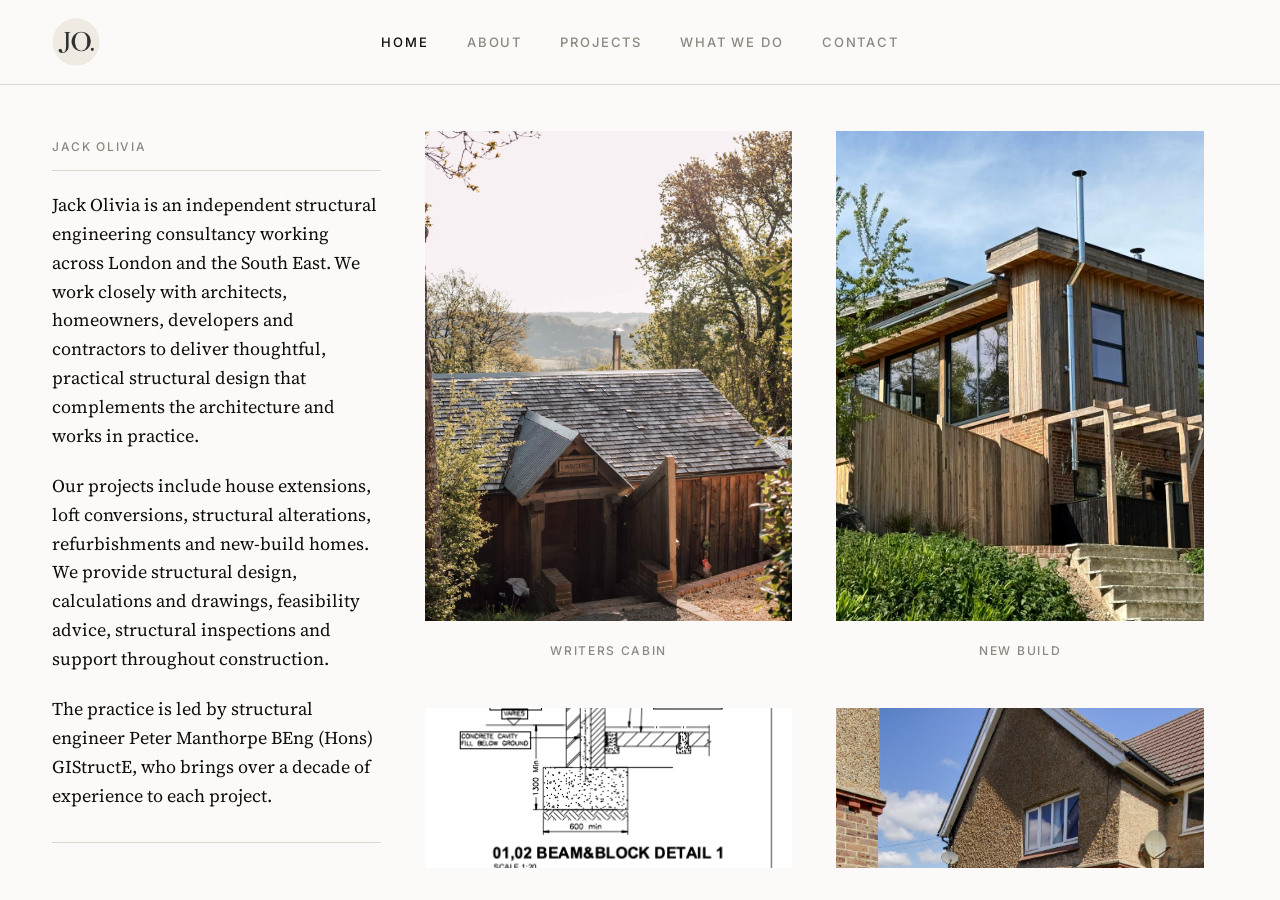
==== index.html @ e4fc8a10 "iterationssss" ====
<!DOCTYPE html>
<html lang="en">
<head>
<meta charset="UTF-8">
<title>Jack Olivia — Structural Engineering Consultancy</title>
<meta name="viewport" content="width=device-width, initial-scale=1">
<link rel="preconnect" href="https://fonts.googleapis.com">
<link href="https://fonts.googleapis.com/css2?family=Fraunces:opsz,wght@9..144,300;9..144,400&family=Source+Serif+4:opsz,wght@8..60,300;8..60,400&family=Inter:wght@300;400;500&display=swap" rel="stylesheet">
<link rel="stylesheet" href="assets/css/style.css">
<link rel="icon" type="image/png" href="assets/images/logo-badge.png">
</head>
<body class="home-page fixed-shell">

<header class="site-header">
  <div class="header-grid content-wide">
    <div class="brand-wrap">
      <img src="assets/images/logo-badge.png" alt="Jack Olivia" class="brand-logo">
    </div>
    <nav class="site-nav">
      <a href="index.html" class="nav-link active" aria-current="page">Home</a>
      <a href="about.html" class="nav-link">About</a>
      <a href="projects.html" class="nav-link">Projects</a>
      <a href="what-we-do.html" class="nav-link">What We Do</a>
      <a href="mailto:peter@jackolivia.com" class="nav-link">Contact</a>
    </nav>
  </div>
</header>

<main class="content content-wide">
  <section class="home-columns">

    <div class="scroll-lane home-col-text">
      <div class="section-label-block">
        <span class="caps-label">Jack Olivia</span>
        <hr class="rule">
      </div>
      <p>Jack Olivia is an independent structural engineering consultancy working across London and the South East. We work closely with architects, homeowners, developers and contractors to deliver thoughtful, practical structural design that complements the architecture and works in practice.</p>
      <p>Our projects include house extensions, loft conversions, structural alterations, refurbishments and new-build homes. We provide structural design, calculations and drawings, feasibility advice, structural inspections and support throughout construction.</p>
      <p>The practice is led by structural engineer Peter Manthorpe BEng (Hons) GIStructE, who brings over a decade of experience to each project.</p>

      <div class="practice-facts">
        <div>Structural design, calculations &amp; drawings</div>
        <div>Feasibility advice</div>
        <div>Structural inspections</div>
        <div>Support throughout construction</div>
        <div>Working across London &amp; the South East</div>
      </div>

      <div class="hero-links">
        <a href="projects.html">View projects →</a>
        <a href="cv.html">Read Peter's CV →</a>
        <a href="mailto:peter@jackolivia.com">Get in touch →</a>
      </div>

      <div style="margin-top: 20px;">
        <a href="about.html" class="cv-link">More about Peter →</a>
      </div>
    </div>

    <div class="scroll-lane home-col-projects">
      <div class="project-wheel">

        <div class="wheel-item" data-m-order="1">
          <a href="project-writers-cabin.html" class="project-plate">
            <div class="plate-image">
              <img src="assets/images/writers-cabin-gallery/01-exterior.jpg" alt="The Writers Cabin, Dorset">
            </div>
            <div class="plate-overlay"></div>
            <div class="plate-content">
              <span class="plate-title">Writers Cabin</span>
              <span class="plate-meta">Dorset · 2025</span>
            </div>
          </a>
          <div class="wheel-caption">Writers Cabin</div>
        </div>

        <div class="wheel-item" data-m-order="3">
          <a href="project-warninglid.html" class="project-plate">
            <div class="plate-image">
              <img src="assets/images/warninglid-gallery/thumb.jpg" alt="New Build, Warninglid">
            </div>
            <div class="plate-overlay"></div>
            <div class="plate-content">
              <span class="plate-title">New Build</span>
              <span class="plate-meta">Warninglid · 2025</span>
            </div>
          </a>
          <div class="wheel-caption">New Build</div>
        </div>

        <div class="wheel-item" data-m-order="5">
          <a href="project-lewes.html" class="project-plate">
            <div class="plate-image">
              <img src="assets/images/lewes-gallery/01-hero.jpg" alt="Additional Floor, Lewes">
            </div>
            <div class="plate-overlay"></div>
            <div class="plate-content">
              <span class="plate-title">Additional Floor</span>
              <span class="plate-meta">Lewes · 2025</span>
            </div>
          </a>
          <div class="wheel-caption">Additional Floor</div>
        </div>

      </div>
    </div>

    <div class="scroll-lane home-col-projects">
      <div class="project-wheel">

        <div class="wheel-item" data-m-order="2">
          <a href="project-lyme-regis.html" class="project-plate">
            <div class="plate-image">
              <img src="assets/images/lyme-regis-gallery/01-hero.jpg" alt="New Build, Lyme Regis">
            </div>
            <div class="plate-overlay"></div>
            <div class="plate-content">
              <span class="plate-title">New Build</span>
              <span class="plate-meta">Lyme Regis · 2025</span>
            </div>
          </a>
          <div class="wheel-caption">New Build</div>
        </div>

        <div class="wheel-item" data-m-order="4">
          <a href="project-haywards-heath.html" class="project-plate">
            <div class="plate-image">
              <img src="assets/images/haywards-heath-gallery/01-hero.jpg" alt="Loft Conversion, Haywards Heath">
            </div>
            <div class="plate-overlay"></div>
            <div class="plate-content">
              <span class="plate-title">Loft Conversion</span>
              <span class="plate-meta">Haywards Heath · 2025</span>
            </div>
          </a>
          <div class="wheel-caption">Loft Conversion</div>
        </div>

      </div>
    </div>

  </section>
</main>

<script src="assets/js/main.js"></script>
</body>
</html>
---- assets/css/style.css ----
/* Jack Olivia — Iteration 1 (Home, About, Projects, Project: Lewes) — desktop only */

:root {
  --ground: #fbfaf8;
  --ink: #0e0e0c;
  --meta: #8c8880;
  --rule: #ddd8cb;
  --slate: #4a5f7a;
  --warm-white: #fdfaf4;
}

* { box-sizing: border-box; }

html {
  font-size: 18px;
}

html, body {
  margin: 0;
  padding: 0;
}

body {
  background: var(--ground);
  color: var(--ink);
  font-family: 'Source Serif 4', 'Fraunces', serif;
  font-optical-sizing: auto;
  font-weight: 400;
  font-size: 1rem;
  line-height: 1.6;
  -webkit-font-smoothing: antialiased;
}

img { display: block; max-width: 100%; }

a { color: inherit; text-decoration: none; }

p { margin: 0 0 1.2em; max-width: 64ch; }
p:last-child { margin-bottom: 0; }

hr, .rule {
  border: none;
  border-top: 1px solid var(--rule);
  margin: 0;
}

h1, h2, h3 {
  font-family: 'Fraunces', serif;
  font-weight: 300;
  letter-spacing: -0.03em;
  margin: 0;
}

/* ---------- caps / labels ---------- */

.caps-label {
  font-family: 'Inter', sans-serif;
  font-weight: 500;
  font-size: 12px;
  letter-spacing: 0.14em;
  text-transform: uppercase;
  color: var(--meta);
}

.section-label-block {
  margin-bottom: 20px;
}

.section-label-block .caps-label {
  display: inline-block;
  margin-bottom: 14px;
}

/* ---------- layout shell ---------- */

.content {
  max-width: 1380px;
  margin: 0 auto;
  padding: 0 52px;
}

/* Home and What We Do use more of the screen — closer to the reference
   AFL scale — without touching the narrower editorial measure used by
   About, Projects, the Writers Cabin page or the CV. */
.content-wide {
  max-width: 1800px;
}

/* ---------- header ---------- */

.site-header {
  position: sticky;
  top: 0;
  z-index: 50;
  background: var(--ground);
  border-bottom: 1px solid var(--rule);
}

.header-grid.content-wide {
  max-width: 1800px;
}

.header-grid {
  max-width: 1380px;
  margin: 0 auto;
  padding: 18px 52px;
  display: grid;
  grid-template-columns: 1fr auto 1fr;
  align-items: center;
}

.brand-wrap {
  grid-column: 1;
  justify-self: start;
}

.brand-logo {
  height: 48px;
  width: 48px;
  border-radius: 50%;
  display: block;
}

.site-nav {
  grid-column: 2;
  display: flex;
  justify-content: center;
  gap: clamp(1.5rem, 3vw, 4rem);
}

.nav-link {
  font-family: 'Inter', sans-serif;
  font-weight: 500;
  font-size: 13px;
  letter-spacing: 0.14em;
  text-transform: uppercase;
  color: var(--meta);
}

.nav-link.active,
.nav-link:hover {
  color: var(--ink);
}


/* ---------- placeholders ---------- */

.placeholder {
  background: var(--warm-white);
  border: 1px dashed var(--rule);
  display: flex;
  align-items: center;
  justify-content: center;
  text-align: center;
  color: var(--meta);
  font-family: 'Inter', sans-serif;
  font-weight: 500;
  font-size: 10px;
  letter-spacing: 0.12em;
  text-transform: uppercase;
  padding: 12px;
  width: 100%;
  height: 100%;
}

.placeholder.circle { border-radius: 50%; }

.copy-missing {
  font-family: 'Inter', sans-serif;
  font-weight: 500;
  font-size: 11px;
  letter-spacing: 0.12em;
  text-transform: uppercase;
  color: var(--meta);
}

/* ============================================================
   HOME — LHS intro text, two independently-scrolling project columns
   ============================================================ */

.home-columns {
  flex: 1;
  min-height: 0;
  width: 100%;
  display: grid;
  grid-template-columns: 30% 1fr 1fr;
  gap: 20px;
  padding: 44px 0 32px;
}

.home-col-text p { max-width: none; }

.practice-facts {
  border-top: 1px solid var(--rule);
  margin-top: 32px;
  padding-top: 20px;
}

.practice-facts div {
  color: var(--meta);
  font-size: 14px;
  line-height: 1.9;
}

.hero-links {
  display: flex;
  gap: 28px;
  margin-top: 32px;
}

.hero-links a {
  font-size: 14px;
  border-bottom: 1px solid var(--rule);
  padding-bottom: 2px;
}

.hero-links a:hover { border-color: var(--ink); }

.home-col-projects .project-wheel {
  padding-top: 2px;
}

/* Home uses plain rectangular photos rather than the circular duotone
   plate — the Projects wheel keeps that treatment untouched. */

.home-page .wheel-item {
  margin-bottom: 48px;
}

.home-page .project-plate {
  border-radius: 0;
  aspect-ratio: 3 / 4;
  width: 100%;
}

.home-page .project-plate:hover {
  transform: none;
}

.home-page .plate-overlay,
.home-page .plate-content {
  display: none;
}

.home-page .plate-image img {
  transition: filter 350ms ease;
}

.home-page .project-plate:hover .plate-image img {
  filter: contrast(1.05) brightness(0.94);
}

/* ============================================================
   ABOUT
   ============================================================ */

.about-columns {
  display: grid;
  grid-template-columns: repeat(3, 1fr);
  gap: 16px;
  padding: 70px 0 64px;
}

.about-columns p { max-width: none; }

.cv-link {
  display: inline-block;
  margin-top: 8px;
  font-size: 17px;
  border-bottom: 1px solid var(--rule);
  padding-bottom: 3px;
}

.cv-link:hover { border-color: var(--ink); }

.about-portrait {
  width: 280px;
  height: 280px;
  border-radius: 50%;
  overflow: hidden;
  margin: 30px auto 40px;
}

.about-portrait img,
.about-portrait .placeholder {
  width: 100%;
  height: 100%;
  object-fit: cover;
}

.about-contact {
  border-top: 1px solid var(--rule);
  margin-top: 24px;
  padding-top: 18px;
  font-size: 14px;
  color: var(--meta);
  line-height: 1.8;
}

/* ---------- Fixed shell: header/footer pinned, columns scroll independently ---------- */
/* Used by About, Home and the Lewes project page. Header and footer stay
   put; each column inside is its own scroll lane, so the reader can move
   through each one at their own pace without losing the others' position. */

.fixed-shell {
  height: 100vh;
  overflow: hidden;
  display: flex;
  flex-direction: column;
}

.fixed-shell .site-header,
.fixed-shell .site-footer {
  flex-shrink: 0;
  margin-top: 0;
}

.fixed-shell main.content {
  flex: 1;
  min-height: 0;
  display: flex;
  padding-top: 0;
  padding-bottom: 0;
}

.about-page .about-columns {
  flex: 1;
  min-height: 0;
  width: 100%;
  padding: 44px 0 32px;
}

.scroll-lane {
  height: 100%;
  overflow-y: auto;
  padding-right: 24px;
  padding-bottom: 40px;
  scrollbar-width: thin;
  scrollbar-color: var(--rule) transparent;
}

.scroll-lane::-webkit-scrollbar {
  width: 6px;
}

.scroll-lane::-webkit-scrollbar-track {
  background: transparent;
}

.scroll-lane::-webkit-scrollbar-thumb {
  background: var(--rule);
  border-radius: 3px;
}

.scroll-lane > .section-label-block {
  position: sticky;
  top: 0;
  background: var(--ground);
  padding-top: 2px;
  z-index: 1;
}

/* ============================================================
   PROJECTS
   ============================================================ */

.projects-layout {
  display: grid;
  grid-template-columns: 40% 1fr;
  gap: 28px;
  padding-top: 56px;
}

.projects-intro {
  position: sticky;
  top: 20px;
  align-self: start;
}

.projects-intro h2 {
  font-size: clamp(2.1rem, 2vw, 2.4rem);
  font-weight: 300;
  letter-spacing: -0.04em;
  margin: 18px 0 24px;
}

.projects-intro a {
  display: inline-block;
  margin-top: 20px;
  font-size: 14px;
  border-bottom: 1px solid var(--rule);
  padding-bottom: 2px;
}

.projects-intro .cv-link {
  margin-top: 10px;
}

.projects-intro a:hover { border-color: var(--ink); }

.project-wheel {
  display: flex;
  flex-direction: column;
  align-items: center;
}

.wheel-item {
  width: 100%;
  display: flex;
  flex-direction: column;
  align-items: center;
  margin-bottom: 120px;
}

.wheel-item:last-child { margin-bottom: 0; }

.project-plate {
  position: relative;
  width: min(100%, 480px);
  aspect-ratio: 1 / 1;
  border-radius: 50%;
  isolation: isolate;
  overflow: hidden;
  cursor: pointer;
  transition: transform 500ms cubic-bezier(0.4, 0, 0.2, 1);
}

.project-plate:hover {
  transform: translateY(-2px) scale(1.003);
}

.plate-image {
  position: absolute;
  inset: 0;
  z-index: 1;
}

.plate-image img,
.plate-image .placeholder {
  width: 100%;
  height: 100%;
  object-fit: cover;
  filter: contrast(1.05);
}

.plate-overlay {
  position: absolute;
  inset: 0;
  z-index: 2;
  background: var(--slate);
  mix-blend-mode: color;
  opacity: 0.88;
  transition: opacity 500ms cubic-bezier(0.4, 0, 0.2, 1);
}

.plate-content {
  position: absolute;
  inset: 0;
  z-index: 3;
  display: flex;
  flex-direction: column;
  align-items: center;
  justify-content: center;
  text-align: center;
  pointer-events: none;
  transition: opacity 500ms cubic-bezier(0.4, 0, 0.2, 1);
}

.plate-content .plate-title {
  font-family: 'Fraunces', serif;
  font-weight: 400;
  font-size: 29px;
  color: var(--warm-white);
  letter-spacing: -0.01em;
}

.plate-content .plate-meta {
  font-family: 'Inter', sans-serif;
  font-weight: 500;
  font-size: 12px;
  letter-spacing: 0.14em;
  text-transform: uppercase;
  color: var(--warm-white);
  opacity: 0.8;
  margin-top: 10px;
}

.project-plate.is-hover .plate-overlay,
.project-plate.is-hover .plate-content {
  opacity: 0;
}

.wheel-caption {
  margin-top: 20px;
  font-family: 'Inter', sans-serif;
  font-weight: 500;
  font-size: 12px;
  letter-spacing: 0.14em;
  text-transform: uppercase;
  color: var(--meta);
  text-align: center;
}

.projects-closing {
  border-top: 1px solid var(--rule);
  margin-top: 48px;
  padding-top: 40px;
  text-align: center;
}

.all-projects-link {
  font-family: 'Inter', sans-serif;
  font-weight: 500;
  font-size: 13px;
  letter-spacing: 0.14em;
  text-transform: uppercase;
  color: var(--ink);
}

.projects-closing p {
  max-width: 32ch;
  margin: 24px auto 0;
  font-size: 14px;
  color: var(--meta);
}

/* ============================================================
   PROJECT DETAIL — LEWES
   LHS: explanatory text, scrolls normally. RHS: one photo fills the lane
   at a time, scroll-snapped so the next scroll always lands on a whole
   image, never a partial one.
   ============================================================ */

.lewes-layout {
  flex: 1;
  min-height: 0;
  width: 100%;
  display: grid;
  grid-template-columns: 34% 1fr;
  gap: 20px;
  padding: 44px 0 0;
}

.meta-list {
  margin-top: 24px;
}

.meta-row {
  margin-bottom: 18px;
}

.meta-row:last-child { margin-bottom: 0; }

.meta-row .field-name {
  display: block;
  font-family: 'Inter', sans-serif;
  font-weight: 500;
  font-size: 12px;
  letter-spacing: 0.14em;
  text-transform: uppercase;
  color: var(--meta);
  margin-bottom: 4px;
}

.meta-row .field-value {
  font-size: 16px;
  color: var(--ink);
}

.project-body { margin-top: 32px; }

.back-link-wrap {
  border-top: 1px solid var(--rule);
  margin-top: 40px;
  padding-top: 24px;
}

.back-link {
  font-family: 'Inter', sans-serif;
  font-weight: 500;
  font-size: 13px;
  letter-spacing: 0.12em;
  text-transform: uppercase;
}

.lewes-gallery {
  padding: 0;
  display: flex;
  flex-direction: column;
  gap: 6px;
  scroll-snap-type: y mandatory;
  scrollbar-width: none;
}

.lewes-gallery::-webkit-scrollbar {
  display: none;
}

.gallery-slide {
  flex-shrink: 0;
  width: 100%;
  height: 100%;
  scroll-snap-align: start;
  scroll-snap-stop: always;
  overflow: hidden;
  position: relative;
}

.gallery-slide img {
  width: 100%;
  height: 100%;
  object-fit: cover;
  display: block;
}

.mono-gallery .gallery-slide img {
  filter: grayscale(1) contrast(0.95);
}

/* ============================================================
   CV PAGE
   ============================================================ */

.cv-layout {
  display: grid;
  grid-template-columns: 30% 1fr;
  gap: 20px;
  padding-top: 56px;
}

.cv-nav {
  position: sticky;
  top: 32px;
  align-self: start;
  display: flex;
  flex-direction: column;
  max-height: calc(100vh - 64px);
}

.cv-nav-list {
  margin-top: 32px;
  flex: 1;
  min-height: 0;
  overflow-y: auto;
  display: flex;
  flex-direction: column;
  justify-content: space-between;
  scrollbar-width: thin;
  scrollbar-color: var(--rule) transparent;
}

.cv-nav-list::-webkit-scrollbar { width: 6px; }
.cv-nav-list::-webkit-scrollbar-track { background: transparent; }
.cv-nav-list::-webkit-scrollbar-thumb { background: var(--rule); border-radius: 3px; }

.cv-nav-item {
  display: block;
  padding: 22px 0;
  border-top: 1px solid var(--rule);
  border-bottom: 2px solid transparent;
  font-family: 'Fraunces', serif;
  font-weight: 300;
  font-size: 1.6rem;
  letter-spacing: -0.015em;
  color: var(--meta);
  transition: color 250ms ease, border-bottom-color 250ms ease;
}

.cv-nav-item:last-child {
  border-bottom: 2px solid var(--rule);
}

.cv-nav-item.active {
  color: var(--ink);
  border-bottom-color: var(--ink);
}

.cv-sections { padding-bottom: 96px; max-width: 760px; }

.cv-section {
  padding-top: 8px;
  margin-bottom: 72px;
  scroll-margin-top: 104px;
}

.cv-section:last-child { margin-bottom: 0; }

.cv-section h2 {
  font-size: 1.7rem;
  font-weight: 300;
  letter-spacing: -0.03em;
  margin-bottom: 20px;
}

.cv-portrait {
  width: 120px;
  height: 120px;
  border-radius: 50%;
  overflow: hidden;
  margin-bottom: 24px;
}

.cv-portrait img {
  width: 100%;
  height: 100%;
  object-fit: cover;
}

.cv-title {
  font-size: clamp(2.1rem, 2vw, 2.4rem);
  font-weight: 300;
  letter-spacing: -0.04em;
  margin: 18px 0 8px;
}

.cv-subtitle {
  font-family: 'Inter', sans-serif;
  font-weight: 500;
  font-size: 13px;
  letter-spacing: 0.1em;
  text-transform: uppercase;
  color: var(--meta);
  margin-bottom: 32px;
}

.cv-intro { margin-bottom: 16px; }

.cv-entry { margin-top: 32px; }
.cv-entry:first-child { margin-top: 24px; }

.cv-entry-head {
  display: flex;
  align-items: baseline;
  gap: 14px;
  flex-wrap: wrap;
}

.cv-inline-logo {
  height: 34px;
  width: auto;
  display: block;
}

.cv-image-row {
  display: grid;
  grid-template-columns: 1fr 1fr;
  gap: 12px;
  margin: 18px 0 20px;
}

.cv-image-row img {
  width: 100%;
  aspect-ratio: 4 / 3;
  object-fit: cover;
  display: block;
}

.cv-client-logos {
  display: flex;
  align-items: center;
  flex-wrap: wrap;
  gap: 28px;
  margin-top: 18px;
}

.cv-client-logos img {
  height: 84px;
  width: auto;
  object-fit: contain;
}

.cv-entry h3 {
  font-size: 1.4rem;
  font-weight: 300;
  letter-spacing: -0.02em;
  margin-bottom: 6px;
}

.cv-entry .cv-meta {
  display: block;
  font-family: 'Inter', sans-serif;
  font-weight: 500;
  font-size: 12px;
  letter-spacing: 0.12em;
  text-transform: uppercase;
  color: var(--meta);
  margin-bottom: 14px;
}

.cv-list {
  margin: 16px 0 0;
  padding-left: 20px;
}

.cv-list li {
  margin-bottom: 8px;
}

.cv-clients {
  font-family: 'Inter', sans-serif;
  font-weight: 500;
  font-size: 13px;
  letter-spacing: 0.06em;
  color: var(--ink);
  margin-top: 8px;
}

/* ============================================================
   WHAT WE DO — sticky LHS index, RHS continuous scroll,
   scrollspy highlights the section currently in view
   ============================================================ */

.wwd-layout {
  display: grid;
  grid-template-columns: 30% 1fr;
  gap: 20px;
  padding-top: 56px;
}

.wwd-nav {
  position: sticky;
  top: 32px;
  align-self: start;
  display: flex;
  flex-direction: column;
  max-height: calc(100vh - 64px);
}

.wwd-nav-list {
  margin-top: 32px;
  flex: 1;
  min-height: 0;
  overflow-y: auto;
  display: flex;
  flex-direction: column;
  justify-content: space-between;
  scrollbar-width: thin;
  scrollbar-color: var(--rule) transparent;
}

.wwd-nav-list::-webkit-scrollbar { width: 6px; }
.wwd-nav-list::-webkit-scrollbar-track { background: transparent; }
.wwd-nav-list::-webkit-scrollbar-thumb { background: var(--rule); border-radius: 3px; }

.wwd-nav-item {
  display: block;
  padding: 22px 0;
  border-top: 1px solid var(--rule);
  border-bottom: 2px solid transparent;
  font-family: 'Fraunces', serif;
  font-weight: 300;
  font-size: 1.6rem;
  letter-spacing: -0.015em;
  color: var(--meta);
  transition: color 250ms ease, border-bottom-color 250ms ease;
}

.wwd-nav-item:last-child {
  border-bottom: 2px solid var(--rule);
}

.wwd-nav-item.active {
  color: var(--ink);
  border-bottom-color: var(--ink);
}

.wwd-sections {
  padding-bottom: 96px;
  padding-left: clamp(24px, 6vw, 96px);
  max-width: 900px;
}

.wwd-section {
  padding-top: 8px;
  margin-bottom: 72px;
  scroll-margin-top: 104px;
}

.wwd-section:last-child { margin-bottom: 0; }

.wwd-section h2 {
  font-size: 1.7rem;
  font-weight: 300;
  letter-spacing: -0.03em;
  margin-bottom: 10px;
}

.wwd-section .wwd-tag {
  display: block;
  font-family: 'Inter', sans-serif;
  font-weight: 500;
  font-size: 12px;
  letter-spacing: 0.14em;
  text-transform: uppercase;
  color: var(--meta);
  margin-bottom: 20px;
}

.wwd-faq-callout {
  margin-top: 72px;
  padding-top: 32px;
}

.wwd-faq-callout p {
  margin-top: 24px;
  margin-bottom: 0;
}

.fee-table {
  max-width: 640px;
  margin-top: 24px;
  border-top: 1px solid var(--rule);
}

.fee-row {
  display: flex;
  justify-content: space-between;
  gap: 20px;
  padding: 12px 0;
  border-bottom: 1px solid var(--rule);
  font-family: 'Inter', sans-serif;
  font-size: 14px;
}

.fee-row .fee-name { color: var(--ink); }
.fee-row .fee-price {
  color: var(--meta);
  white-space: nowrap;
  font-variant-numeric: tabular-nums;
}

.fee-note {
  margin-top: 16px;
  font-size: 14px;
  color: var(--meta);
}

.wwd-subhead {
  margin-top: 40px;
  padding-top: 28px;
  border-top: 1px solid var(--rule);
}

.wwd-subhead h3 {
  font-size: 1.25rem;
  font-weight: 300;
  letter-spacing: -0.02em;
  margin-bottom: 12px;
}

.wwd-list {
  margin: 20px 0 0;
  padding-left: 20px;
  max-width: 64ch;
}

.wwd-list li {
  margin-bottom: 10px;
  font-size: 16px;
}

.wwd-list li:last-child { margin-bottom: 0; }

.wwd-list strong { font-weight: 400; }

/* ---------- FAQs page ---------- */

.faqs-page {
  max-width: 800px;
  margin: 0 auto;
  padding: 64px 0 96px;
}

.faqs-title {
  font-size: clamp(2.1rem, 2vw, 2.4rem);
  font-weight: 300;
  letter-spacing: -0.04em;
  margin: 18px 0 8px;
}

.faqs-tag {
  display: block;
  font-family: 'Inter', sans-serif;
  font-weight: 500;
  font-size: 12px;
  letter-spacing: 0.14em;
  text-transform: uppercase;
  color: var(--meta);
}

/* ---------- FAQ accordion ---------- */

.faq-list {
  margin-top: 16px;
  border-top: 1px solid var(--rule);
}

.faq-item {
  border-bottom: 1px solid var(--rule);
}

.faq-question {
  width: 100%;
  display: flex;
  align-items: center;
  justify-content: space-between;
  gap: 20px;
  padding: 20px 0;
  background: none;
  border: none;
  cursor: pointer;
  text-align: left;
  font-family: 'Fraunces', serif;
  font-weight: 300;
  font-size: 1.05rem;
  letter-spacing: -0.01em;
  color: var(--ink);
}

.faq-icon {
  flex-shrink: 0;
  font-family: 'Inter', sans-serif;
  font-weight: 400;
  font-size: 20px;
  color: var(--meta);
  transition: transform 300ms ease;
}

.faq-item.open .faq-icon {
  transform: rotate(45deg);
}

.faq-answer-wrap {
  display: grid;
  grid-template-rows: 0fr;
  transition: grid-template-rows 350ms ease;
}

.faq-item.open .faq-answer-wrap {
  grid-template-rows: 1fr;
}

.faq-answer-inner {
  overflow: hidden;
}

.faq-answer-inner p {
  font-size: 15.5px;
  color: var(--meta);
  padding-bottom: 22px;
  max-width: 64ch;
}

.faq-answer-inner p:first-child { margin-top: 0; }

/* ============================================================
   MOBILE (≤768px) — continuous scroll, condensing header
   Nothing above this breakpoint is touched: every rule here is
   scoped inside this single media query, so desktop is byte-for-
   byte the same as before.
   ============================================================ */

@media (max-width: 768px) {

  .content { padding: 0 20px; }

  /* ---------- header: fixed, shrinks on scroll, hides on scroll-down ---------- */
  /* Section labels below stick at top:0 too, so while the header is
     visible it simply paints over them (same opaque background, higher
     z-index) — the moment it hides, whichever label is stuck underneath
     is already in place with no jump. */

  .site-header {
    position: fixed;
    top: 0;
    left: 0;
    right: 0;
    z-index: 100;
    background: var(--ground);
    transition: transform 280ms ease;
  }

  .header-grid {
    display: flex;
    align-items: center;
    justify-content: space-between;
    padding: 14px 20px;
    transition: padding 250ms ease;
  }

  .brand-wrap { justify-self: unset; }

  .brand-logo {
    transition: height 250ms ease, width 250ms ease;
  }

  .site-nav {
    gap: 12px;
  }

  .nav-link {
    font-size: 9px;
    letter-spacing: 0.08em;
  }

  .site-header.m-condensed .header-grid { padding: 8px 20px; }
  .site-header.m-condensed .brand-logo { height: 22px; width: 22px; }
  .site-header.m-hide { transform: translateY(-100%); }

  main.content { padding-top: 70px; }

  /* ---------- kill the fixed-shell / independent-scroll-lane mechanics:
     everything becomes one normal continuous page scroll ---------- */

  .fixed-shell {
    height: auto;
    overflow: visible;
    display: block;
  }

  .fixed-shell main.content {
    display: block;
    flex: none;
    min-height: 0;
    padding-top: 70px;
    padding-bottom: 0;
  }

  .scroll-lane {
    height: auto;
    overflow: visible;
    padding-right: 0;
    padding-bottom: 0;
  }

  .scroll-lane > .section-label-block,
  .section-label-block {
    position: sticky;
    top: 0;
    background: var(--ground);
    z-index: 10;
    padding-top: 10px;
    padding-bottom: 4px;
  }

  /* ---------- Home: single column, plates in numeric order ---------- */

  .home-columns {
    display: flex;
    flex-direction: column;
    padding: 24px 0 40px;
  }

  .home-col-text { margin-bottom: 44px; }

  .home-col-projects,
  .home-col-projects .project-wheel {
    display: contents;
  }

  [data-m-order="1"] { order: 1; }
  [data-m-order="2"] { order: 2; }
  [data-m-order="3"] { order: 3; }
  [data-m-order="4"] { order: 4; }

  /* ---------- About: single column ---------- */

  .about-page .about-columns,
  .about-columns {
    display: block;
    padding: 24px 0 40px;
  }

  /* ---------- Projects: single column, smaller plates ---------- */

  .projects-layout {
    display: block;
    padding-top: 24px;
  }

  .projects-intro {
    position: static;
    margin-bottom: 44px;
  }

  .project-plate { width: min(82vw, 300px); }

  .wheel-item { margin-bottom: 52px; }

  /* ---------- Writers Cabin detail: single column, gallery stacks ---------- */

  .lewes-layout {
    display: block;
    padding: 24px 0 0;
  }

  .lewes-gallery {
    margin-top: 40px;
    display: block;
    scroll-snap-type: none;
  }

  .gallery-slide {
    height: auto;
    aspect-ratio: 4 / 3;
    margin-bottom: 24px;
  }

  .gallery-slide:last-child { margin-bottom: 0; }

  /* ---------- What We Do: single column, index list stops sticking ---------- */

  .wwd-layout {
    display: block;
    padding-top: 24px;
  }

  .wwd-nav {
    position: static;
    max-height: none;
    margin-bottom: 40px;
  }

  .wwd-nav-list {
    overflow-y: visible;
  }

  .wwd-sections {
    padding-left: 0;
    max-width: none;
  }

  /* ---------- CV: single column, index list stops sticking ---------- */

  .cv-layout {
    display: block;
    padding-top: 24px;
  }

  .cv-nav {
    position: static;
    max-height: none;
    margin-bottom: 40px;
  }

  .cv-nav-list {
    overflow-y: visible;
  }

  .cv-sections { max-width: none; }

  /* ---------- FAQs: tighter spacing, wrapping question rows ---------- */

  .faqs-page { padding: 40px 0 64px; }

  .faq-question {
    align-items: flex-start;
    gap: 12px;
    padding: 16px 0;
    font-size: 0.95rem;
  }

  .faq-answer-inner p {
    font-size: 14px;
    padding-bottom: 18px;
    max-width: none;
  }

}
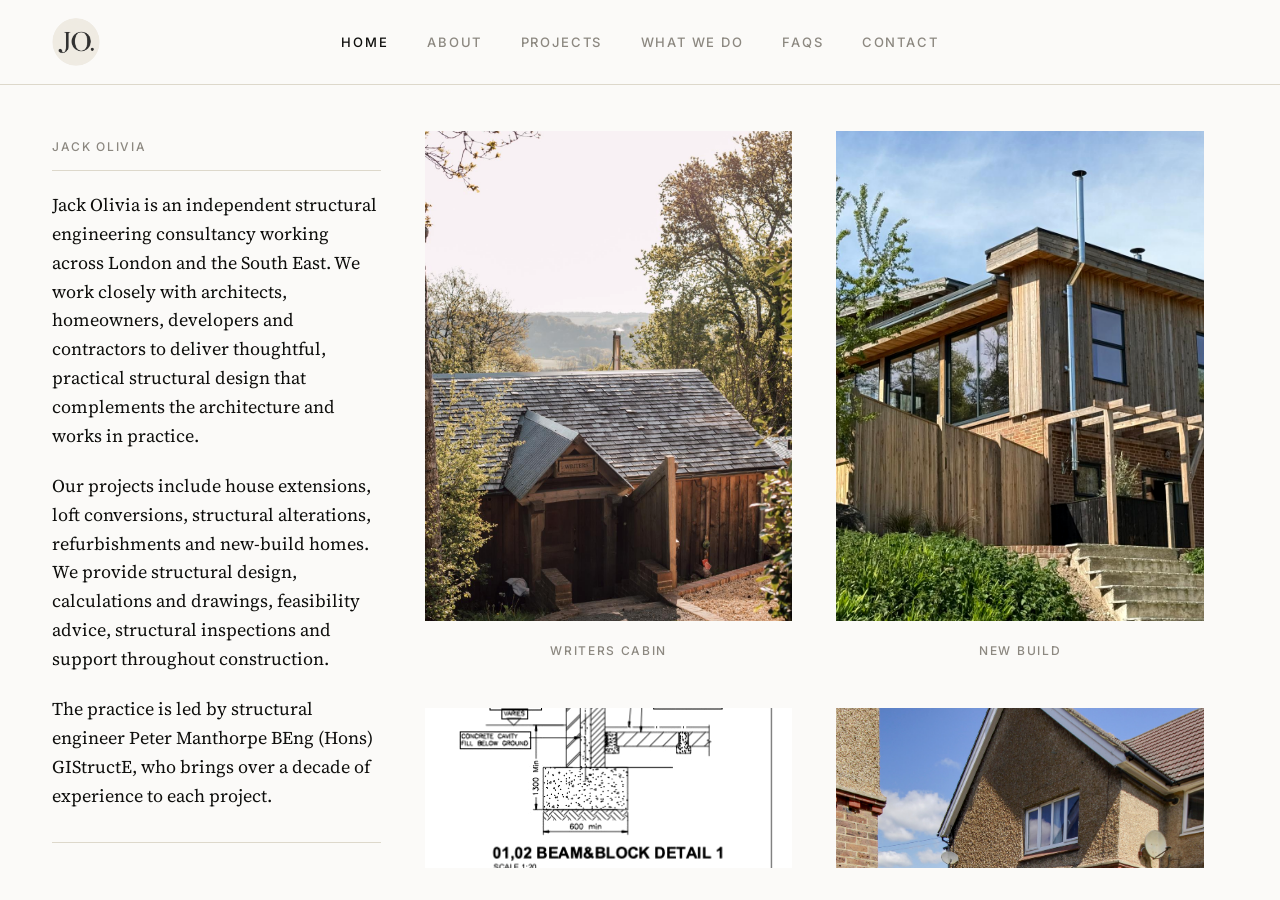
==== commit ebc92ddc: "faq-page" ====
--- a/index.html
+++ b/index.html
@@ -21,6 +21,7 @@
       <a href="about.html" class="nav-link">About</a>
       <a href="projects.html" class="nav-link">Projects</a>
       <a href="what-we-do.html" class="nav-link">What We Do</a>
+      <a href="faqs.html" class="nav-link">FAQs</a>
       <a href="mailto:peter@jackolivia.com" class="nav-link">Contact</a>
     </nav>
   </div>
--- a/assets/css/style.css
+++ b/assets/css/style.css
@@ -963,22 +963,74 @@
 
 .wwd-list strong { font-weight: 400; }
 
-/* ---------- FAQs page ---------- */
-
-.faqs-page {
-  max-width: 800px;
-  margin: 0 auto;
-  padding: 64px 0 96px;
-}
-
-.faqs-title {
-  font-size: clamp(2.1rem, 2vw, 2.4rem);
-  font-weight: 300;
-  letter-spacing: -0.04em;
-  margin: 18px 0 8px;
-}
-
-.faqs-tag {
+/* ============================================================
+   FAQs — sticky LHS index grouped by topic, RHS shows the answer
+   for whichever question is currently selected (click, not scroll)
+   ============================================================ */
+
+.faqs-layout {
+  flex: 1;
+  min-height: 0;
+  width: 100%;
+  display: grid;
+  grid-template-columns: 34% 1fr;
+  gap: 20px;
+  padding: 44px 0 32px;
+}
+
+.faqs-nav-list {
+  margin-top: 32px;
+}
+
+.faqs-nav-group {
+  margin-bottom: 28px;
+}
+
+.faqs-nav-group:last-child {
+  margin-bottom: 0;
+}
+
+.faqs-nav-group-label {
+  display: block;
+  font-family: 'Inter', sans-serif;
+  font-weight: 500;
+  font-size: 11px;
+  letter-spacing: 0.14em;
+  text-transform: uppercase;
+  color: var(--meta);
+  margin-bottom: 10px;
+}
+
+.faqs-nav-item {
+  display: block;
+  padding: 9px 0 9px 14px;
+  border-left: 2px solid transparent;
+  font-family: 'Source Serif 4', serif;
+  font-size: 0.95rem;
+  line-height: 1.4;
+  color: var(--meta);
+  transition: color 200ms ease, border-color 200ms ease;
+}
+
+.faqs-nav-item:hover {
+  color: var(--ink);
+}
+
+.faqs-nav-item.active {
+  color: var(--ink);
+  border-left-color: var(--ink);
+}
+
+.faqs-panel {
+  display: none;
+  max-width: 640px;
+}
+
+.faqs-panel.active {
+  display: block;
+}
+
+.faqs-panel-eyebrow {
   display: block;
   font-family: 'Inter', sans-serif;
   font-weight: 500;
@@ -986,72 +1038,31 @@
   letter-spacing: 0.14em;
   text-transform: uppercase;
   color: var(--meta);
-}
-
-/* ---------- FAQ accordion ---------- */
-
-.faq-list {
-  margin-top: 16px;
-  border-top: 1px solid var(--rule);
-}
-
-.faq-item {
-  border-bottom: 1px solid var(--rule);
-}
-
-.faq-question {
-  width: 100%;
-  display: flex;
-  align-items: center;
-  justify-content: space-between;
-  gap: 20px;
-  padding: 20px 0;
-  background: none;
-  border: none;
-  cursor: pointer;
-  text-align: left;
-  font-family: 'Fraunces', serif;
+  margin-bottom: 14px;
+}
+
+.faqs-panel h2 {
+  font-size: 1.6rem;
   font-weight: 300;
-  font-size: 1.05rem;
-  letter-spacing: -0.01em;
-  color: var(--ink);
-}
-
-.faq-icon {
-  flex-shrink: 0;
-  font-family: 'Inter', sans-serif;
-  font-weight: 400;
-  font-size: 20px;
-  color: var(--meta);
-  transition: transform 300ms ease;
-}
-
-.faq-item.open .faq-icon {
-  transform: rotate(45deg);
-}
-
-.faq-answer-wrap {
-  display: grid;
-  grid-template-rows: 0fr;
-  transition: grid-template-rows 350ms ease;
-}
-
-.faq-item.open .faq-answer-wrap {
-  grid-template-rows: 1fr;
-}
-
-.faq-answer-inner {
-  overflow: hidden;
-}
-
-.faq-answer-inner p {
-  font-size: 15.5px;
-  color: var(--meta);
-  padding-bottom: 22px;
-  max-width: 64ch;
-}
-
-.faq-answer-inner p:first-child { margin-top: 0; }
+  letter-spacing: -0.03em;
+  margin-bottom: 20px;
+}
+
+.faqs-panel p {
+  color: var(--meta);
+  margin-bottom: 1.2em;
+}
+
+.faqs-contact {
+  margin-top: 72px;
+  padding-top: 32px;
+  max-width: 640px;
+}
+
+.faqs-contact p {
+  margin-bottom: 8px;
+  color: var(--meta);
+}
 
 /* ============================================================
    MOBILE (≤768px) — continuous scroll, condensing header
@@ -1249,21 +1260,20 @@
 
   .cv-sections { max-width: none; }
 
-  /* ---------- FAQs: tighter spacing, wrapping question rows ---------- */
-
-  .faqs-page { padding: 40px 0 64px; }
-
-  .faq-question {
-    align-items: flex-start;
-    gap: 12px;
-    padding: 16px 0;
-    font-size: 0.95rem;
-  }
-
-  .faq-answer-inner p {
-    font-size: 14px;
-    padding-bottom: 18px;
+  /* ---------- FAQs: single column, index list stops sticking ---------- */
+
+  .faqs-layout {
+    display: block;
+    padding: 24px 0 40px;
+  }
+
+  .faqs-nav-list { margin-top: 24px; }
+
+  .faqs-panel,
+  .faqs-contact {
     max-width: none;
   }
 
-}
+  .faqs-contact { margin-top: 48px; }
+
+}
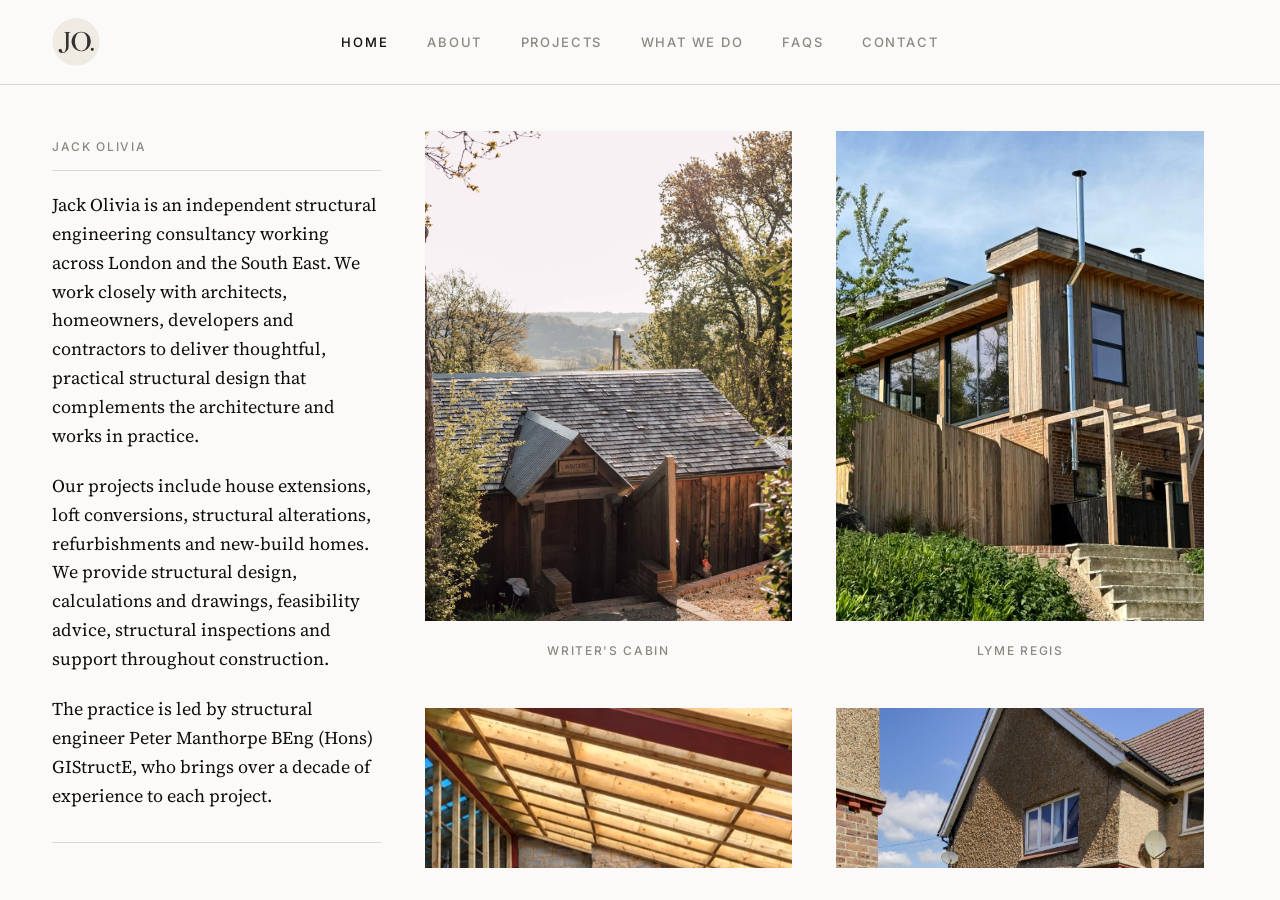
==== commit 913f229f: "example page request" ====
--- a/index.html
+++ b/index.html
@@ -2,12 +2,48 @@
 <html lang="en">
 <head>
 <meta charset="UTF-8">
-<title>Jack Olivia — Structural Engineering Consultancy</title>
+<title>Jack Olivia — Structural Engineering Consultancy, Hove &amp; Brighton</title>
 <meta name="viewport" content="width=device-width, initial-scale=1">
+<meta name="description" content="Jack Olivia is an independent structural engineering consultancy based in Hove, serving Brighton, Sussex, London and the South East. Structural design, inspections and practical advice from Peter Manthorpe BEng (Hons) GIStructE.">
+<link rel="canonical" href="https://jackolivia.com/">
+<meta property="og:type" content="website">
+<meta property="og:site_name" content="Jack Olivia Structural Engineers">
+<meta property="og:title" content="Jack Olivia — Structural Engineering Consultancy, Hove &amp; Brighton">
+<meta property="og:description" content="Jack Olivia is an independent structural engineering consultancy based in Hove, serving Brighton, Sussex, London and the South East. Structural design, inspections and practical advice from Peter Manthorpe BEng (Hons) GIStructE.">
+<meta property="og:url" content="https://jackolivia.com/">
+<meta property="og:image" content="https://jackolivia.com/assets/images/writers-cabin-gallery/01-exterior.jpg">
+<meta name="twitter:card" content="summary_large_image">
+<meta name="twitter:title" content="Jack Olivia — Structural Engineering Consultancy, Hove &amp; Brighton">
+<meta name="twitter:description" content="Jack Olivia is an independent structural engineering consultancy based in Hove, serving Brighton, Sussex, London and the South East. Structural design, inspections and practical advice from Peter Manthorpe BEng (Hons) GIStructE.">
+<meta name="twitter:image" content="https://jackolivia.com/assets/images/writers-cabin-gallery/01-exterior.jpg">
 <link rel="preconnect" href="https://fonts.googleapis.com">
 <link href="https://fonts.googleapis.com/css2?family=Fraunces:opsz,wght@9..144,300;9..144,400&family=Source+Serif+4:opsz,wght@8..60,300;8..60,400&family=Inter:wght@300;400;500&display=swap" rel="stylesheet">
 <link rel="stylesheet" href="assets/css/style.css">
 <link rel="icon" type="image/png" href="assets/images/logo-badge.png">
+<script type="application/ld+json">
+{
+  "@context": "https://schema.org",
+  "@type": "ProfessionalService",
+  "name": "Jack Olivia Structural Engineers",
+  "image": "https://jackolivia.com/assets/images/writers-cabin-gallery/01-exterior.jpg",
+  "url": "https://jackolivia.com/",
+  "telephone": "+447584622633",
+  "email": "peter@jackolivia.com",
+  "priceRange": "££",
+  "founder": {
+    "@type": "Person",
+    "name": "Peter Manthorpe"
+  },
+  "address": {
+    "@type": "PostalAddress",
+    "streetAddress": "The Conservatory",
+    "addressLocality": "Hove",
+    "postalCode": "BN3 3PN",
+    "addressCountry": "GB"
+  },
+  "areaServed": ["Hove", "Brighton", "Sussex", "London", "South East England"]
+}
+</script>
 </head>
 <body class="home-page fixed-shell">
 
@@ -22,7 +58,7 @@
       <a href="projects.html" class="nav-link">Projects</a>
       <a href="what-we-do.html" class="nav-link">What We Do</a>
       <a href="faqs.html" class="nav-link">FAQs</a>
-      <a href="mailto:peter@jackolivia.com" class="nav-link">Contact</a>
+      <a href="contact.html" class="nav-link">Contact</a>
     </nav>
   </div>
 </header>
@@ -47,14 +83,13 @@
         <div>Working across London &amp; the South East</div>
       </div>
 
-      <div class="hero-links">
+      <div class="home-links-grid">
         <a href="projects.html">View projects →</a>
         <a href="cv.html">Read Peter's CV →</a>
-        <a href="mailto:peter@jackolivia.com">Get in touch →</a>
-      </div>
-
-      <div style="margin-top: 20px;">
-        <a href="about.html" class="cv-link">More about Peter →</a>
+        <a href="contact.html">Get in touch →</a>
+        <a href="about.html">More about Peter →</a>
+        <a href="structural-drawing-examples.html">Structural drawing examples →</a>
+        <a href="what-we-do.html#on-site-support">On-site support →</a>
       </div>
     </div>
 
@@ -68,11 +103,11 @@
             </div>
             <div class="plate-overlay"></div>
             <div class="plate-content">
-              <span class="plate-title">Writers Cabin</span>
+              <span class="plate-title">Writer's Cabin</span>
               <span class="plate-meta">Dorset · 2025</span>
             </div>
           </a>
-          <div class="wheel-caption">Writers Cabin</div>
+          <div class="wheel-caption">Writer's Cabin</div>
         </div>
 
         <div class="wheel-item" data-m-order="3">
@@ -82,25 +117,25 @@
             </div>
             <div class="plate-overlay"></div>
             <div class="plate-content">
-              <span class="plate-title">New Build</span>
+              <span class="plate-title">Warninglid</span>
               <span class="plate-meta">Warninglid · 2025</span>
             </div>
           </a>
-          <div class="wheel-caption">New Build</div>
+          <div class="wheel-caption">Warninglid</div>
         </div>
 
         <div class="wheel-item" data-m-order="5">
-          <a href="project-lewes.html" class="project-plate">
+          <a href="project-cuckfield.html" class="project-plate">
             <div class="plate-image">
-              <img src="assets/images/lewes-gallery/01-hero.jpg" alt="Additional Floor, Lewes">
+              <img src="assets/images/cuckfield-gallery/thumb.jpg" alt="New Build, Cuckfield">
             </div>
             <div class="plate-overlay"></div>
             <div class="plate-content">
-              <span class="plate-title">Additional Floor</span>
-              <span class="plate-meta">Lewes · 2025</span>
+              <span class="plate-title">Cuckfield</span>
+              <span class="plate-meta">Cuckfield · 2024</span>
             </div>
           </a>
-          <div class="wheel-caption">Additional Floor</div>
+          <div class="wheel-caption">Cuckfield</div>
         </div>
 
       </div>
@@ -116,11 +151,11 @@
             </div>
             <div class="plate-overlay"></div>
             <div class="plate-content">
-              <span class="plate-title">New Build</span>
+              <span class="plate-title">Lyme Regis</span>
               <span class="plate-meta">Lyme Regis · 2025</span>
             </div>
           </a>
-          <div class="wheel-caption">New Build</div>
+          <div class="wheel-caption">Lyme Regis</div>
         </div>
 
         <div class="wheel-item" data-m-order="4">
@@ -144,5 +179,7 @@
 </main>
 
 <script src="assets/js/main.js"></script>
+<script defer src="/_vercel/insights/script.js"></script>
+<script defer src="/_vercel/speed-insights/script.js"></script>
 </body>
 </html>
--- a/assets/css/style.css
+++ b/assets/css/style.css
@@ -7,6 +7,7 @@
   --rule: #ddd8cb;
   --slate: #4a5f7a;
   --warm-white: #fdfaf4;
+  --error: #b84a4a;
 }
 
 * { box-sizing: border-box; }
@@ -33,6 +34,18 @@
 
 img { display: block; max-width: 100%; }
 
+.sr-only {
+  position: absolute;
+  width: 1px;
+  height: 1px;
+  padding: 0;
+  margin: -1px;
+  overflow: hidden;
+  clip: rect(0, 0, 0, 0);
+  white-space: nowrap;
+  border: 0;
+}
+
 a { color: inherit; text-decoration: none; }
 
 p { margin: 0 0 1.2em; max-width: 64ch; }
@@ -202,19 +215,21 @@
   line-height: 1.9;
 }
 
-.hero-links {
-  display: flex;
-  gap: 28px;
+.home-links-grid {
+  display: flex;
+  flex-direction: column;
+  gap: 14px;
   margin-top: 32px;
 }
 
-.hero-links a {
+.home-links-grid a {
   font-size: 14px;
   border-bottom: 1px solid var(--rule);
   padding-bottom: 2px;
-}
-
-.hero-links a:hover { border-color: var(--ink); }
+  width: fit-content;
+}
+
+.home-links-grid a:hover { border-color: var(--ink); }
 
 .home-col-projects .project-wheel {
   padding-top: 2px;
@@ -525,10 +540,9 @@
 }
 
 /* ============================================================
-   PROJECT DETAIL — LEWES
-   LHS: explanatory text, scrolls normally. RHS: one photo fills the lane
-   at a time, scroll-snapped so the next scroll always lands on a whole
-   image, never a partial one.
+   PROJECT DETAIL
+   LHS: explanatory text, scrolls normally. RHS: photo gallery scrolls
+   freely and smoothly at the user's own pace, no forced pagination.
    ============================================================ */
 
 .lewes-layout {
@@ -585,10 +599,6 @@
 
 .lewes-gallery {
   padding: 0;
-  display: flex;
-  flex-direction: column;
-  gap: 6px;
-  scroll-snap-type: y mandatory;
   scrollbar-width: none;
 }
 
@@ -597,24 +607,118 @@
 }
 
 .gallery-slide {
-  flex-shrink: 0;
-  width: 100%;
-  height: 100%;
-  scroll-snap-align: start;
-  scroll-snap-stop: always;
+  width: 100%;
+  margin-bottom: 6px;
   overflow: hidden;
   position: relative;
 }
 
+.gallery-slide:last-child { margin-bottom: 0; }
+
 .gallery-slide img {
   width: 100%;
-  height: 100%;
-  object-fit: cover;
+  height: auto;
   display: block;
 }
 
 .mono-gallery .gallery-slide img {
   filter: grayscale(1) contrast(0.95);
+}
+
+.lewes-layout--single {
+  grid-template-columns: 1fr;
+  max-width: 720px;
+}
+
+/* ============================================================
+   STRUCTURAL DRAWING EXAMPLES
+   ============================================================ */
+
+.drawing-examples-page {
+  max-width: 1400px;
+  margin: 0 auto;
+  padding: 44px 24px 80px;
+}
+
+.drawing-intro {
+  max-width: 56ch;
+  margin: 16px 0 24px;
+  font-size: 15px;
+  color: var(--meta);
+}
+
+.drawing-project-nav {
+  display: flex;
+  flex-wrap: wrap;
+  gap: 12px 28px;
+  padding-bottom: 32px;
+  margin-bottom: 48px;
+  border-bottom: 1px solid var(--rule);
+}
+
+.drawing-project-nav a {
+  font-family: 'Inter', sans-serif;
+  font-weight: 500;
+  font-size: 13px;
+  letter-spacing: 0.08em;
+  text-transform: uppercase;
+  color: var(--meta);
+  border-bottom: 1px solid transparent;
+  padding-bottom: 2px;
+}
+
+.drawing-project-nav a:hover {
+  color: var(--ink);
+  border-color: var(--ink);
+}
+
+.drawing-project {
+  margin-bottom: 72px;
+  scroll-margin-top: 104px;
+}
+
+.drawing-project-title {
+  font-family: 'Fraunces', serif;
+  font-weight: 400;
+  font-size: 24px;
+  margin: 0 0 28px;
+  color: var(--ink);
+}
+
+.drawing-project-pending {
+  font-size: 14px;
+  color: var(--meta);
+}
+
+.drawing-gallery {
+  display: flex;
+  flex-direction: column;
+}
+
+.drawing-row {
+  display: grid;
+  grid-template-columns: 80% 20%;
+  align-items: start;
+  border-bottom: 1px solid var(--rule);
+}
+
+.drawing-row:first-child { border-top: 1px solid var(--rule); }
+
+.drawing-image {
+  min-width: 0;
+}
+
+.drawing-image img {
+  display: block;
+  width: 100%;
+  height: auto;
+}
+
+.drawing-title {
+  padding: 20px 20px 20px 24px;
+  font-size: 13px;
+  line-height: 1.6;
+  color: var(--meta);
 }
 
 /* ============================================================
@@ -1065,6 +1169,550 @@
 }
 
 /* ============================================================
+   CONTACT / ENQUIRY FORM
+   ============================================================ */
+
+.contact-lead {
+  max-width: 1100px;
+  margin: 0 auto;
+  padding: 64px 0 0;
+  width: 100%;
+}
+
+.contact-page {
+  max-width: 640px;
+  margin: 0 auto;
+  padding: 0 0 96px;
+  width: 100%;
+}
+
+.contact-title {
+  font-size: clamp(2.1rem, 2vw, 2.4rem);
+  font-weight: 300;
+  letter-spacing: -0.04em;
+  margin: 18px 0 20px;
+}
+
+.contact-intro {
+  max-width: 85ch;
+  margin-bottom: 40px;
+}
+
+/* ---------- find us: address + monochrome map ---------- */
+
+.contact-find-us {
+  max-width: 1100px;
+  margin: 0 auto 64px;
+  width: 100%;
+}
+
+.contact-find-us-grid {
+  display: grid;
+  grid-template-columns: minmax(0, 1fr) minmax(0, 1fr);
+  gap: 48px;
+  align-items: start;
+}
+
+.contact-address {
+  min-width: 0;
+}
+
+.contact-address p {
+  color: var(--meta);
+  line-height: 1.8;
+}
+
+.contact-address a {
+  color: var(--ink);
+  border-bottom: 1px solid var(--rule);
+  padding-bottom: 1px;
+}
+
+.contact-address a:hover {
+  border-color: var(--ink);
+}
+
+.contact-map {
+  min-width: 0;
+  border: 1px solid var(--rule);
+}
+
+.contact-map-frame {
+  display: block;
+  width: 100%;
+  height: 320px;
+  border: 0;
+  filter: grayscale(0.75) contrast(1.05) brightness(0.98);
+}
+
+.contact-page fieldset {
+  border: 0;
+  margin: 0;
+  padding: 0;
+}
+
+.contact-page legend {
+  padding: 0;
+  width: 100%;
+}
+
+.form-section {
+  margin-top: 56px;
+}
+
+.form-section:first-of-type {
+  margin-top: 40px;
+}
+
+.form-section .section-label-block {
+  margin-bottom: 24px;
+}
+
+.question-label {
+  display: block;
+  font-size: 1rem;
+  color: var(--ink);
+  margin-bottom: 20px;
+}
+
+.required {
+  color: var(--meta);
+  margin-left: 3px;
+}
+
+.field-help {
+  font-size: 13px;
+  color: var(--meta);
+  margin: 8px 0 12px;
+}
+
+.field-stack > * + * {
+  margin-top: 24px;
+}
+
+.field-row {
+  display: grid;
+  grid-template-columns: minmax(0, 1fr) minmax(0, 1fr);
+  gap: 24px;
+}
+
+.field-row .field {
+  min-width: 0;
+}
+
+.field label {
+  display: block;
+  font-family: 'Inter', sans-serif;
+  font-weight: 500;
+  font-size: 13px;
+  color: var(--ink);
+  margin-bottom: 8px;
+}
+
+.field-optional {
+  font-weight: 300;
+  color: var(--meta);
+  text-transform: none;
+  letter-spacing: 0;
+}
+
+.rightmove-field {
+  margin-top: 24px;
+  padding-top: 20px;
+  border-top: 1px solid var(--rule);
+}
+
+.rightmove-field .field-help {
+  margin-top: -4px;
+}
+
+.contact-page input[type="text"],
+.contact-page input[type="email"],
+.contact-page input[type="tel"],
+.contact-page input[type="url"],
+.contact-page textarea {
+  display: block;
+  width: 100%;
+  height: 48px;
+  background: transparent;
+  border: 0;
+  border-bottom: 1px solid var(--rule);
+  border-radius: 0;
+  padding: 0;
+  font-family: 'Source Serif 4', serif;
+  font-size: 1rem;
+  font-weight: 300;
+  color: var(--ink);
+  transition: border-color 200ms ease;
+}
+
+.contact-page input[type="text"]::placeholder,
+.contact-page input[type="email"]::placeholder,
+.contact-page input[type="tel"]::placeholder,
+.contact-page textarea::placeholder {
+  color: var(--meta);
+}
+
+.contact-page input[type="text"]:focus,
+.contact-page input[type="email"]:focus,
+.contact-page input[type="tel"]:focus,
+.contact-page textarea:focus {
+  outline: none;
+  border-color: var(--ink);
+}
+
+.contact-page textarea {
+  height: auto;
+  min-height: 180px;
+  padding-top: 12px;
+  resize: vertical;
+}
+
+.field-error {
+  font-size: 12px;
+  color: var(--error);
+  margin: 6px 0 0;
+  min-height: 0;
+}
+
+.field-error:empty {
+  display: none;
+}
+
+/* ---------- custom radio ---------- */
+
+.radio-group {
+  display: flex;
+  flex-direction: column;
+  gap: 4px;
+}
+
+.radio-group--grid {
+  display: grid;
+  grid-template-columns: minmax(0, 1fr) minmax(0, 1fr);
+  gap: 4px 24px;
+}
+
+.radio-group--grid .radio-row {
+  min-width: 0;
+}
+
+.radio-group--grid .radio-text {
+  min-width: 0;
+}
+
+.radio-row {
+  display: flex;
+  align-items: center;
+  gap: 12px;
+  min-height: 48px;
+  cursor: pointer;
+}
+
+.radio-dot {
+  position: relative;
+  width: 16px;
+  height: 16px;
+  flex-shrink: 0;
+  border-radius: 50%;
+  border: 1px solid var(--rule);
+  display: flex;
+  align-items: center;
+  justify-content: center;
+  transition: border-color 200ms ease;
+}
+
+.radio-row:hover .radio-dot {
+  border-color: var(--ink);
+}
+
+.radio-dot-inner {
+  width: 8px;
+  height: 8px;
+  border-radius: 50%;
+  background: var(--ink);
+  opacity: 0;
+  transform: scale(0.5);
+  transition: opacity 150ms ease, transform 150ms ease;
+}
+
+.contact-page input:checked + .radio-dot {
+  border-color: var(--ink);
+}
+
+.contact-page input:checked + .radio-dot .radio-dot-inner {
+  opacity: 1;
+  transform: scale(1);
+}
+
+.contact-page input:focus-visible + .radio-dot,
+.contact-page input:focus-visible + .checkbox-box {
+  outline: 2px solid var(--slate);
+  outline-offset: 2px;
+}
+
+.radio-text {
+  font-size: 15px;
+  font-weight: 300;
+  color: var(--ink);
+}
+
+/* ---------- custom checkbox ---------- */
+
+.checkbox-row {
+  display: flex;
+  align-items: flex-start;
+  gap: 12px;
+  cursor: pointer;
+}
+
+.checkbox-box {
+  position: relative;
+  width: 16px;
+  height: 16px;
+  flex-shrink: 0;
+  margin-top: 3px;
+  border: 1px solid var(--rule);
+  display: flex;
+  align-items: center;
+  justify-content: center;
+  transition: background 150ms ease, border-color 150ms ease;
+}
+
+.checkbox-row:hover .checkbox-box {
+  border-color: var(--ink);
+}
+
+.checkbox-tick {
+  width: 10px;
+  height: 10px;
+  color: var(--ground);
+  opacity: 0;
+  transition: opacity 100ms ease;
+}
+
+.contact-page input:checked + .checkbox-box {
+  background: var(--ink);
+  border-color: var(--ink);
+}
+
+.contact-page input:checked + .checkbox-box .checkbox-tick {
+  opacity: 1;
+}
+
+.checkbox-text {
+  font-size: 14px;
+  font-weight: 300;
+  color: var(--ink);
+}
+
+/* ---------- service accordion ---------- */
+
+.service-group {
+  border-top: 1px solid var(--rule);
+}
+
+.service-option {
+  border-bottom: 1px solid var(--rule);
+  padding: 6px 0;
+}
+
+.service-detail-wrap {
+  display: grid;
+  grid-template-rows: 0fr;
+  transition: grid-template-rows 300ms ease;
+}
+
+.service-option.selected .service-detail-wrap {
+  grid-template-rows: 1fr;
+}
+
+.service-detail-inner {
+  overflow: hidden;
+}
+
+.service-description {
+  font-size: 14px;
+  font-weight: 300;
+  color: var(--meta);
+  max-width: 56ch;
+  margin: 8px 0 0 28px;
+}
+
+.service-detail-inner .upload-zone {
+  margin: 16px 0 20px 28px;
+}
+
+.reveal-wrap {
+  display: grid;
+  grid-template-rows: 0fr;
+  transition: grid-template-rows 300ms ease;
+}
+
+.reveal-wrap.is-open {
+  grid-template-rows: 1fr;
+}
+
+.reveal-wrap .reveal-inner {
+  overflow: hidden;
+}
+
+.reveal-wrap .reveal-label {
+  display: block;
+  margin-top: 20px;
+}
+
+/* ---------- upload zone ---------- */
+
+.upload-zone {
+  border: 1px dashed var(--rule);
+  padding: 24px;
+  text-align: center;
+  transition: border-color 200ms ease;
+}
+
+.upload-zone.drag-over {
+  border-color: var(--ink);
+}
+
+.upload-prompt {
+  font-size: 13px;
+  color: var(--meta);
+  margin: 0 0 14px;
+}
+
+.upload-trigger {
+  background: none;
+  border: 0;
+  cursor: pointer;
+  font-family: 'Inter', sans-serif;
+  font-weight: 500;
+  font-size: 12px;
+  letter-spacing: 0.14em;
+  text-transform: uppercase;
+  color: var(--ink);
+}
+
+.upload-trigger:hover {
+  color: var(--slate);
+}
+
+.upload-helper {
+  font-size: 12px;
+  color: var(--meta);
+  margin: 8px 0 0;
+}
+
+.upload-file-list {
+  display: flex;
+  flex-wrap: wrap;
+  justify-content: center;
+  gap: 8px;
+  margin-top: 14px;
+}
+
+.upload-file-chip {
+  display: inline-flex;
+  align-items: center;
+  font-family: 'Inter', sans-serif;
+  font-size: 12px;
+  color: var(--ink);
+  border: 1px solid var(--rule);
+  padding: 4px 8px;
+}
+
+.upload-file-remove {
+  background: none;
+  border: 0;
+  cursor: pointer;
+  color: var(--meta);
+  font-size: 14px;
+  line-height: 1;
+  margin-left: 8px;
+}
+
+.upload-file-remove:hover {
+  color: var(--ink);
+}
+
+.upload-error {
+  font-size: 12px;
+  color: var(--error);
+  margin: 8px 0 0;
+}
+
+.upload-error:empty {
+  display: none;
+}
+
+/* ---------- submit ---------- */
+
+.submit-btn {
+  display: block;
+  width: 100%;
+  height: 56px;
+  margin-top: 40px;
+  padding: 0 32px;
+  background: var(--ink);
+  color: var(--ground);
+  border: 0;
+  cursor: pointer;
+  font-family: 'Inter', sans-serif;
+  font-weight: 500;
+  font-size: 13px;
+  letter-spacing: 0.14em;
+  text-transform: uppercase;
+  transition: background 200ms ease, opacity 200ms ease;
+}
+
+.submit-btn:hover:not(:disabled) {
+  background: var(--slate);
+}
+
+.submit-btn:disabled {
+  opacity: 0.4;
+  cursor: not-allowed;
+}
+
+@media (min-width: 769px) {
+  .submit-btn {
+    width: auto;
+    min-width: 240px;
+  }
+}
+
+.required-note {
+  font-size: 12px;
+  color: var(--meta);
+  margin-top: 24px;
+}
+
+.submit-error {
+  font-size: 14px;
+  color: var(--error);
+  margin-top: 24px;
+}
+
+.success-message {
+  max-width: 600px;
+  margin: 0 auto;
+  padding: 96px 0;
+  text-align: center;
+}
+
+.success-message h2 {
+  font-size: 1.9rem;
+  font-weight: 300;
+  margin-bottom: 20px;
+}
+
+.success-message p {
+  max-width: 60ch;
+  margin-left: auto;
+  margin-right: auto;
+}
+
+/* ============================================================
    MOBILE (≤768px) — continuous scroll, condensing header
    Nothing above this breakpoint is touched: every rule here is
    scoped inside this single media query, so desktop is byte-for-
@@ -1072,6 +1720,32 @@
    ============================================================ */
 
 @media (max-width: 768px) {
+
+  .contact-lead { padding: 40px 0 0; }
+  .contact-page { padding: 0 0 64px; }
+
+  .contact-find-us { margin-bottom: 40px; }
+
+  .contact-find-us-grid {
+    grid-template-columns: 1fr;
+    gap: 24px;
+  }
+
+  .contact-map-frame { height: 240px; }
+
+  .field-row {
+    grid-template-columns: 1fr;
+    gap: 24px;
+  }
+
+  .radio-group--grid {
+    grid-template-columns: 1fr;
+  }
+
+  .service-description,
+  .service-detail-inner .upload-zone {
+    margin-left: 0;
+  }
 
   .content { padding: 0 20px; }
 
@@ -1207,17 +1881,21 @@
 
   .lewes-gallery {
     margin-top: 40px;
-    display: block;
-    scroll-snap-type: none;
   }
 
   .gallery-slide {
-    height: auto;
-    aspect-ratio: 4 / 3;
     margin-bottom: 24px;
   }
 
-  .gallery-slide:last-child { margin-bottom: 0; }
+  /* ---------- Structural drawing examples: title stacks below image ---------- */
+
+  .drawing-row {
+    grid-template-columns: 1fr;
+  }
+
+  .drawing-title {
+    padding: 12px 0 24px;
+  }
 
   /* ---------- What We Do: single column, index list stops sticking ---------- */
 
